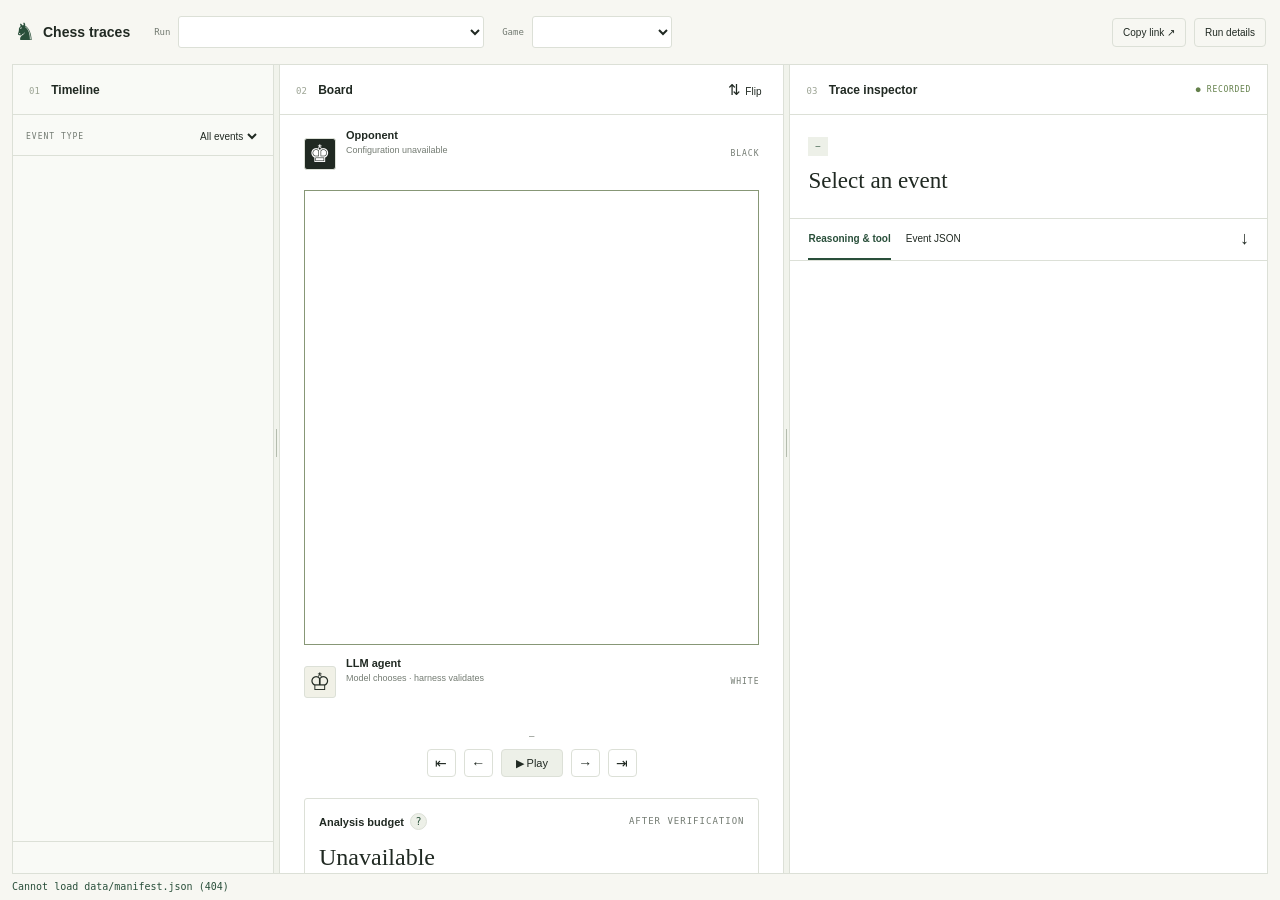
==== research_site/viewer.html @ 06b9b0dd "feat: add local chess trajectory viewer" ====
<!doctype html>
<html lang="en"><head><meta charset="utf-8"><meta name="viewport" content="width=device-width,initial-scale=1"><meta name="description" content="Explore recorded LLM chess harness events alongside board state and sanitized traces."><title>Trajectory viewer — Agent Research</title><link rel="stylesheet" href="styles.css?v=24"></head>
<body class="viewer-page">
<main class="viewer-main">
<header class="viewer-toolbar" aria-label="Trajectory controls">
<h1><span class="brand-icon" aria-hidden="true">♞</span> Chess traces</h1>
<label class="run-picker">Run<select id="run-select"></select></label>
<label class="game-picker">Game<select id="game-select"></select></label>
<div class="toolbar-actions"><button id="copy-link" class="secondary-button">Copy link ↗</button><button id="show-metadata" class="secondary-button" title="Inspect run configuration and provenance">Run details</button></div>
</header>
<div class="mobile-tabs" role="tablist" aria-label="Viewer panels"><button role="tab" aria-selected="true" data-panel="timeline">Timeline</button><button role="tab" aria-selected="false" data-panel="board">Board</button><button role="tab" aria-selected="false" data-panel="trace">Trace</button></div>
<div class="workspace" id="workspace" data-mobile="timeline">
<section class="timeline-panel panel" aria-label="Event timeline"><div class="panel-heading"><h2><span class="panel-number">01</span> Timeline</h2><span id="event-count" class="quiet-label"></span></div><div class="timeline-controls"><label class="filter-label">EVENT TYPE<select id="event-filter"><option value="">All events</option></select></label></div><div id="timeline" class="timeline-list" tabindex="0" aria-label="Harness events"></div><div class="timeline-footer"><span id="filter-status"></span></div></section>
<div class="resizer" role="separator" aria-label="Resize timeline" aria-orientation="vertical" tabindex="0" data-side="left"></div>
<section class="board-panel panel" aria-label="Board and game state"><div class="panel-heading"><h2><span class="panel-number">02</span> Board</h2><button id="flip-board" class="icon-button" aria-label="Flip board">⇅ <span>Flip</span></button></div><div class="board-scroll"><div class="player-strip"><span class="player-avatar dark-avatar">♚</span><div><strong id="opponent-name">Opponent</strong><span id="opponent-setting">Configuration unavailable</span><div id="captured-by-black" class="captured-pieces" aria-label="Pieces captured by Black"></div></div><span class="color-label">BLACK</span></div><div class="board-stage" id="board-stage"><div class="chess-board" id="board" role="img" aria-label="Chess position unavailable"></div><div id="board-result" class="board-result" role="status" aria-live="polite" hidden></div></div><div class="player-strip white-player"><span class="player-avatar">♔</span><div><strong id="model-name">LLM agent</strong><span>Model chooses · harness validates</span><div id="captured-by-white" class="captured-pieces" aria-label="Pieces captured by White"></div></div><span class="color-label">WHITE</span></div><div class="event-navigation"><button id="first-event" title="First turn" aria-label="First turn">⇤</button><button id="previous-event" title="Previous turn (Left arrow)" aria-label="Previous turn">←</button><button id="play-turns" class="play-button" aria-label="Play turns" aria-pressed="false" title="Advance immediately, then one turn every 2 seconds">▶ Play</button><span id="event-position">—</span><button id="next-event" title="Next turn (Right arrow)" aria-label="Next turn">→</button><button id="last-event" title="Last turn" aria-label="Last turn">⇥</button></div><div class="state-card"><div class="state-card-heading"><h3>Analysis budget <button id="budget-help-trigger" class="help-trigger" aria-label="About analysis budget" aria-describedby="budget-help" aria-controls="budget-help" aria-expanded="false">?</button></h3><span class="quiet-label">AFTER VERIFICATION</span></div><div class="budget-value" id="budget-value">Unavailable</div><div class="budget-track"><div id="budget-fill"></div></div><p id="budget-note">No budget recorded for this event.</p></div><div class="state-card"><div class="state-card-heading"><h3>Candidate evidence</h3><span class="quiet-label">HYPOTHETICAL</span></div><div id="candidates"></div><p class="muted">Search scores depend on depth and scope. Variations do not change the actual game board.</p></div><details class="fen-details"><summary>Position FEN</summary><code id="fen-value">Unavailable</code></details></div></section>
<div class="resizer" role="separator" aria-label="Resize trace inspector" aria-orientation="vertical" tabindex="0" data-side="right"></div>
<section class="trace-panel panel" aria-label="Trace inspector"><div class="panel-heading"><h2><span class="panel-number">03</span> Trace inspector</h2><span class="recorded-indicator">● RECORDED</span></div><div class="trace-title"><span id="trace-type" class="event-tag">—</span><h3 id="trace-title">Select an event</h3><p id="trace-source" class="source-label"></p></div><div class="trace-view-tabs" role="tablist" aria-label="Evidence format"><button id="react-tab" data-trace-mode="react" role="tab" aria-controls="trace-body" aria-selected="true">Reasoning &amp; tool</button><button id="json-tab" data-trace-mode="json" role="tab" aria-controls="trace-body" aria-selected="false" tabindex="-1">Event JSON</button><button id="download-event" class="icon-button" aria-label="Download sanitized event">↓</button></div><div class="trace-body" id="trace-body" role="tabpanel"></div></section>
</div><div id="status-message" role="status" aria-live="polite"></div>
</main>
<dialog id="metadata-dialog"><div class="dialog-heading"><h2>Run configuration & provenance</h2><button id="close-metadata" class="icon-button" aria-label="Close run details">✕</button></div><p class="muted">Sanitized recorded metadata. Missing fields were not filled in.</p><pre id="metadata-content"></pre></dialog>
<div id="budget-help" class="budget-tooltip" popover="auto" role="tooltip">
<strong>How the node budget works</strong>
<p>One shared limit for choosing a White move. Search, verification and safety checks all spend from it. The budget resets on the next White turn.</p>
<p>A node counts a visit to a hypothetical position, <em>not a unique board</em>. Deeper searches and separate verification can revisit the same position.</p>
<p><strong>Example with 6,000 nodes:</strong> up to 3,000 for broad search, 2,000 protected for verification, and 1,000 reserved for comparison. These are limits and reserves, not fixed spending; unused nodes remain available.</p>
<p><strong>Depth is separate.</strong> Depth 4 targets White–Black–White–Black. If nodes run out, the last completed depth is retained. Quiescence may extend captures, promotions and check evasions, using the same budget.</p>
<p>This does not limit LLM tokens, elapsed time or Stockfish’s search. The card shows usage after the turn’s final verification.</p>
</div>
<script type="module" src="app.js?v=24"></script></body></html>
---- research_site/styles.css ----
:root{--paper:#f7f7f2;--white:#fff;--ink:#202922;--muted:#737b72;--line:#dce0d7;--green:#294f3a;--lime:#d7eb9e;--soft:#edf0e8;--mono:ui-monospace,SFMono-Regular,Consolas,monospace;font-family:Arial,Helvetica,sans-serif;color:var(--ink);background:var(--paper);font-synthesis:none}
*{box-sizing:border-box}
body{margin:0}
a{color:inherit;text-decoration:none}
button,input,select{font:inherit}
button,a,select,input,summary{touch-action:manipulation}
button{cursor:pointer;color:inherit}
button:disabled{cursor:default;opacity:.35}
button:focus-visible,a:focus-visible,input:focus-visible,select:focus-visible,summary:focus-visible,[tabindex]:focus-visible{outline:3px solid #779552;outline-offset:3px}
button{border:1px solid var(--line);background:var(--white);border-radius:4px}
button:hover:not(:disabled){background:var(--soft)}
.quiet-label,.color-label{font:9px/1.5 var(--mono);letter-spacing:1px;color:var(--muted)}
h2{font:400 30px/1.2 Georgia,serif}
h3{font-size:15px;font-weight:600}
.viewer-page{height:100dvh;overflow:hidden}
.viewer-main{padding:0 12px;height:100dvh;display:flex;flex-direction:column}
.viewer-toolbar{display:flex;align-items:center;gap:18px;min-height:64px;flex-shrink:0;padding:8px 2px}
.viewer-toolbar h1{display:flex;align-items:center;gap:7px;white-space:nowrap;margin:0 6px 0 0;font-size:14px;font-weight:600}
.brand-icon{font-size:24px;line-height:1;color:var(--green)}
.viewer-toolbar label{display:flex;align-items:center;gap:8px;min-width:0;font:9px var(--mono);color:var(--muted)}
.run-picker{width:330px;max-width:35%}
.game-picker{width:170px}
.viewer-toolbar select{width:100%;min-width:0;border:1px solid var(--line);border-radius:3px;background:var(--white);font:11px Arial,sans-serif;color:var(--ink);padding:8px 6px;cursor:pointer}
.toolbar-actions{display:flex;gap:8px;margin-left:auto;flex-shrink:0}
.secondary-button{font-size:10px;padding:8px 10px;background:transparent;white-space:nowrap}
.filter-label{font:8px var(--mono);letter-spacing:1px;color:var(--muted);display:flex;flex-direction:column;gap:5px}
.icon-button{border:0;background:transparent;font-size:15px;padding:4px 6px;white-space:nowrap}
.icon-button span{font-size:10px}
.workspace{display:grid;grid-template-columns:var(--left,260px) 7px minmax(300px,1fr) 7px var(--right,38%);border:1px solid var(--line);background:var(--white);min-height:0;flex:1}
.panel{min-width:0;min-height:0;display:flex;flex-direction:column;overflow:hidden}
.panel-heading{height:50px;min-height:50px;display:flex;justify-content:space-between;align-items:center;gap:10px;padding:0 16px;border-bottom:1px solid var(--line)}
.panel-heading h2{font:12px Arial,sans-serif;letter-spacing:0;margin:0;white-space:nowrap;font-weight:600}
.panel-number{font:9px var(--mono);color:#9ba393;margin-right:8px}
.timeline-panel{background:#f9faf6}
.timeline-controls{padding:15px 13px 12px;display:flex;flex-direction:column;gap:12px;border-bottom:1px solid var(--line)}
.filter-label{flex-direction:row;align-items:center;justify-content:space-between}
.filter-label select{max-width:140px;min-width:0;background:transparent;border:0;font:10px Arial;color:var(--ink)}
.timeline-list{overflow:auto;flex:1;scrollbar-width:thin;padding:7px 0}
.timeline-event{width:100%;display:flex;gap:10px;text-align:left;border:0;border-left:3px solid transparent;border-radius:0;background:transparent;padding:10px 13px;align-items:start}
.timeline-event:hover{background:var(--soft)}
.timeline-event.selected{background:#eaf0df;border-left-color:var(--green)}
.event-dot{font:9px var(--mono);border:1px solid #d9dfd1;border-radius:3px;padding:4px 3px;color:var(--muted);min-width:30px;text-align:center;background:var(--white);margin-top:1px}
.timeline-event[data-type=commit] .event-dot{background:var(--green);color:#fff;border-color:var(--green)}
.timeline-event[data-type=error] .event-dot{color:#a25738;background:#faf0e7}
.timeline-event[data-type=verification] .event-dot{color:var(--green);background:#e8efd9}
.event-text{min-width:0}
.event-text strong{display:block;font-size:11px;font-weight:400;line-height:1.5}
.selected .event-text strong{font-weight:600}
.event-text small{display:block;color:var(--muted);font:8px var(--mono);margin-top:4px;overflow:hidden;text-overflow:ellipsis;white-space:nowrap}
.timeline-footer{border-top:1px solid var(--line);font:9px var(--mono);color:var(--muted);padding:9px 12px;display:flex;align-items:center;gap:10px;min-height:32px}
.resizer{cursor:col-resize;background:#f1f3ec;border-left:1px solid var(--line);border-right:1px solid var(--line);position:relative;touch-action:none}
.resizer:after{content:'';position:absolute;top:45%;height:28px;width:1px;background:#b4bcae;left:2px}
.resizer:hover{background:var(--lime)}
.board-scroll{padding:14px 24px 24px;overflow:auto;scrollbar-width:thin}
.player-strip{display:flex;align-items:center;gap:10px;padding:0 0 12px}
.player-avatar{display:grid;place-items:center;width:32px;height:32px;background:#f1f1e7;border:1px solid var(--line);border-radius:3px;font:24px Georgia;color:var(--ink)}
.dark-avatar{background:var(--ink);color:#fff}
.player-strip strong{display:block;font-size:11px;font-weight:600}
.player-strip div>span{display:block;font-size:9px;color:var(--muted);margin-top:4px}
.color-label{font-size:8px;color:var(--muted);margin-left:auto}
.white-player{padding:12px 0}
.chess-board{width:100%;aspect-ratio:1;display:grid;grid-template-columns:repeat(8,1fr);border:1px solid #879776;position:relative;container-type:inline-size}
.square{aspect-ratio:1;background:#e9ecde;position:relative;display:grid;place-items:center}
.square.dark{background:#91a180}
.square.highlight{background:#dce88e}
.square.dark.highlight{background:#b6c76f}
.piece{font-family:'DejaVu Sans','Segoe UI Symbol',serif;font-size:9.4cqw;line-height:1;user-select:none;z-index:1;color:#182319;text-shadow:0 1px 1px #0003}
.piece.white-piece{color:#fffef0;-webkit-text-stroke:.65px #394231;text-shadow:0 1px 2px #0008}
.coordinate{position:absolute;font:8px var(--mono);color:#34482e}
.file-coordinate{bottom:2px;right:3px}
.rank-coordinate{top:3px;left:3px}
.board-empty{grid-column:1/-1;text-align:center;margin:auto;padding:50px 15px;color:var(--muted);font-size:12px}
.event-navigation{display:flex;flex-wrap:wrap;align-items:center;justify-content:center;gap:8px;padding:13px 0}
.event-navigation button{width:29px;height:28px;font-size:14px}
.event-navigation .play-button{width:auto;min-width:62px;padding:0 8px;font-size:11px;background:var(--soft)}
.event-navigation .play-button[aria-pressed=true]{background:var(--green);color:white}
.event-navigation>span{flex-basis:100%;order:-1;font:9px var(--mono);min-width:70px;text-align:center;color:var(--muted)}
.state-card{border:1px solid var(--line);border-radius:3px;margin-top:8px;padding:14px}
.state-card-heading{display:flex;align-items:center;justify-content:space-between;gap:10px}
.state-card-heading h3{font-size:11px;margin:0}
.budget-value{font:24px Georgia,serif;margin:14px 0 10px}
.budget-value small{font:10px var(--mono);color:var(--muted)}
.budget-track{height:4px;background:var(--soft)}
.budget-track>div{height:100%;background:#6d8852;width:0}
.state-card p{font-size:9px;line-height:1.7;color:var(--muted);margin:9px 0 0}
.candidate-row{display:grid;grid-template-columns:1fr auto;gap:7px;font:10px var(--mono);padding:10px 0;border-bottom:1px solid var(--line)}
.candidate-row:last-child{border:0}
.candidate-row details{grid-column:1/-1;font-size:9px;line-height:1.8;color:var(--muted)}
.candidate-row summary{cursor:pointer}
.candidate-row code{overflow-wrap:anywhere}
.fen-details{font:9px/1.8 var(--mono);color:var(--muted);margin-top:15px}
.fen-details summary{cursor:pointer}
.fen-details code{overflow-wrap:anywhere;display:block;padding:10px 0}
.recorded-indicator{font:8px var(--mono);color:#64804b;letter-spacing:.7px}
.trace-title{padding:20px 18px 15px;border-bottom:1px solid var(--line)}
.event-tag{display:inline-block;background:var(--soft);padding:5px 7px;font:8px var(--mono);color:var(--green);text-transform:uppercase;letter-spacing:1px}
.trace-title h3{font:23px Georgia,serif;margin:12px 0 9px}
.source-label{font:9px/1.8 var(--mono);color:var(--muted);overflow-wrap:anywhere;margin:0}
.trace-view-tabs{display:flex;align-items:center;gap:20px;padding:0 18px;border-bottom:1px solid var(--line);height:42px;min-height:42px}
.trace-view-tabs button{border:0;background:none;border-bottom:2px solid transparent;border-radius:0;height:100%;font-size:10px;padding:0}
.trace-view-tabs button[aria-selected=true]{border-color:var(--green);color:var(--green);font-weight:600}
.trace-view-tabs .icon-button{margin-left:auto;font-size:18px}
.trace-body{overflow:auto;padding:18px;flex:1;scrollbar-width:thin;font-size:12px;line-height:1.8}
.trace-block{border:1px solid var(--line);border-radius:3px;margin-bottom:12px;overflow:hidden}
.trace-block summary{padding:11px 12px;font:9px var(--mono);letter-spacing:.5px;background:#f9faf6;cursor:pointer;text-transform:uppercase}
.trace-block pre,.trace-body>pre{font:10px/1.85 var(--mono);white-space:pre-wrap;overflow-wrap:anywhere;margin:0;padding:14px;color:#46503f}
.trace-block p{padding:0 13px}
.trace-caption{font:9px/1.8 var(--mono);color:var(--muted);margin-bottom:15px}
.mobile-tabs{display:none}
#status-message{font:10px/1.6 var(--mono);color:var(--green)}
#status-message:not(:empty){padding:5px 0}
dialog{border:1px solid var(--line);border-radius:6px;padding:25px;width:min(850px,90vw);max-height:85dvh}
dialog::backdrop{background:#1e291e55}
.dialog-heading{display:flex;justify-content:space-between;align-items:center}
.dialog-heading h2{font-size:25px;margin:0}
.muted{color:var(--muted);font-size:11px;line-height:1.7}
dialog pre{font:11px/1.8 var(--mono);white-space:pre-wrap;overflow-wrap:anywhere}

@media(min-width:1600px){.board-scroll{padding-left:40px;padding-right:40px}
.chess-board{max-width:570px;margin:auto}
}
@media(max-width:1100px) and (min-width:961px){.workspace{grid-template-columns:var(--left,210px) 7px minmax(300px,1fr) 7px var(--right,34%)}
.board-scroll{padding:12px}
.viewer-toolbar{gap:12px}
.run-picker{width:290px}
.panel-heading{padding:0 11px}
.recorded-indicator{display:none}
}

@media(max-width:960px){
.viewer-main{padding:0 8px 8px}
.viewer-toolbar{display:grid;grid-template-columns:minmax(0,3fr) minmax(140px,2fr);gap:8px;padding:8px 0;min-height:0}
.viewer-toolbar h1{font-size:13px;grid-column:1;grid-row:1;margin:0}
.toolbar-actions{gap:6px;grid-column:2;grid-row:1}
.viewer-toolbar label{grid-row:2}
.run-picker{grid-column:1;max-width:none;width:100%}
.game-picker{grid-column:2;width:100%}
.secondary-button{font-size:9px;padding:7px 9px}
.mobile-tabs{display:flex;border:1px solid var(--line);border-bottom:0;min-height:37px}
.mobile-tabs button{border:0;border-radius:0;flex:1;font-size:11px;background:var(--paper)}
.mobile-tabs button[aria-selected=true]{background:var(--green);color:white}
.workspace{display:flex}
.panel{display:none;width:100%}
.workspace[data-mobile=timeline] .timeline-panel,.workspace[data-mobile=board] .board-panel,.workspace[data-mobile=trace] .trace-panel{display:flex}
.resizer{display:none}
.board-scroll{padding:14px 18px}
.chess-board{max-width:460px;margin:auto}
.trace-title h3{font-size:22px}
.timeline-event{padding:12px 16px}
.timeline-controls{padding:12px 15px}
.timeline-event .event-text strong{font-size:12px}
.event-text small{font-size:9px}
.panel-heading{height:42px;min-height:42px}
.state-card p{font-size:10px}
.trace-block pre,.trace-body>pre{font-size:11px}
#status-message{font-size:9px}
}

@media(min-width:961px){.chess-board{max-width:min(100%,clamp(240px,calc(100dvh - 440px),570px));margin:auto}
.player-strip{max-width:570px;margin-left:auto;margin-right:auto}
}

.trace-view-tabs{gap:15px}
@media(max-width:1100px){.trace-view-tabs{gap:11px;padding:0 12px}.trace-view-tabs button{font-size:9px}.trace-body{padding:14px}}
.timeline-turn{border-bottom:1px solid var(--line)}
.turn-select{display:block;width:100%;padding:12px 13px 8px;text-align:left;border:0;border-left:3px solid transparent;border-radius:0;background:transparent}
.turn-select strong{font-size:12px;font-weight:600}
.turn-moves{float:right;max-width:65%;font:9px/1.5 var(--mono);color:var(--green);overflow:hidden;text-overflow:ellipsis;white-space:nowrap}
.turn-select small{display:block;clear:both;font:9px/1.6 var(--mono);color:var(--muted);margin-top:5px}
.selected-turn>.turn-select{background:#eaf0df;border-left-color:var(--green)}
.turn-events>summary{padding:3px 16px 10px;font:9px var(--mono);color:var(--muted);cursor:pointer}
.turn-events[open]>summary{border-bottom:1px solid var(--line)}
.turn-events .timeline-event{padding-left:19px;background:#fff}
.turn-events .timeline-event.selected{background:#eaf0df}
.turn-trace-row{border:0;border-radius:0;margin:0;border-bottom:1px solid var(--line);border-left:3px solid transparent}
.turn-trace-row>summary{padding:8px 10px;font:9px/1.7 var(--mono);background:#f2f3ef;cursor:pointer;text-transform:uppercase}
.turn-trace-row>summary:focus-visible{outline:2px solid var(--green);outline-offset:-2px}
.turn-trace-row.selected-call{border-left-color:var(--green)}
.turn-trace-row .row-size{float:right;padding-left:10px;color:var(--muted);font-size:8px;text-transform:none}
.turn-trace-row.row-thinking>summary,.turn-trace-row.row-rationale>summary{background:#edf2fa;color:#3e5e92}
.turn-trace-row.row-tool_call>summary,.turn-trace-row.row-tool_result>summary,.turn-trace-row.row-commit>summary{background:#f4f0e5;color:#876128}
.turn-trace-row.row-context>summary{background:#edf2eb;color:var(--green)}
.turn-trace-row.row-error>summary{background:#faede6;color:#905334}
.turn-trace-row.row-status>summary,.turn-trace-row.row-raw>summary{color:var(--muted)}
.turn-trace-row pre{margin:0;padding:12px;font:11px/1.7 var(--mono);max-height:50vh;overflow:auto}
.turn-trace-row.row-thinking pre,.turn-trace-row.row-rationale pre{font:12px/1.8 Arial,sans-serif}
.trace-row-source{padding:6px 10px;background:var(--soft);border-bottom:1px solid var(--line)}
.row-source-link{border:0;padding:0;background:transparent;color:var(--muted);font:8px/1.7 var(--mono);text-align:left}
.row-source-link:hover{color:var(--green)}

.board-stage{position:relative}
.board-result{position:absolute;bottom:12px;left:50%;transform:translateX(-50%);z-index:2;padding:12px 24px;border:1px solid var(--line);border-radius:4px;background:#fffffff2;box-shadow:0 2px 12px #0002;text-align:center;white-space:nowrap;pointer-events:none}
.board-result[hidden]{display:none}
.board-result strong{display:block;font:24px Georgia,serif;color:var(--green)}
.board-result[data-result=Loss] strong{color:#905334}
.board-result span{display:block;margin-top:5px;font:9px var(--mono);color:var(--muted)}

.candidate-row.chosen-candidate{padding:10px 8px;background:#edf3e2;border-left:3px solid var(--green)}
.chosen-badge{display:inline-block;margin-left:7px;padding:2px 5px;background:var(--green);color:white;font:8px var(--mono);border-radius:2px}
.state-card .chosen-note{padding:8px;border-left:3px solid var(--green);background:#edf3e2;color:var(--green)}

.player-strip>div{min-width:0;flex:1}
.player-strip strong{overflow:hidden;text-overflow:ellipsis;white-space:nowrap}
.captured-pieces{display:flex;flex-wrap:wrap;align-items:center;gap:1px;min-height:19px;margin-top:4px}
.captured-pieces small{font:8px var(--mono);color:var(--muted);margin-right:5px}
.captured-pieces .captured-piece{display:inline-block;font:17px/1 'DejaVu Sans','Segoe UI Symbol',serif;margin:0;color:#27362a}
.captured-pieces .captured-white{color:#fffef0;-webkit-text-stroke:.5px #53614b}
.square.move-destination:after{content:'';position:absolute;inset:3px;border:2px solid #69854b80;border-radius:3px;pointer-events:none}
.captured-ghost{position:absolute;pointer-events:none;z-index:1}
@media(prefers-reduced-motion:reduce){.piece,.chess-board{animation:none!important;transition:none!important}}

.piece.moving-piece{z-index:3}

.state-card-heading h3{display:flex;align-items:center;gap:6px}
.help-trigger{display:inline-grid;place-items:center;width:17px;height:17px;padding:0;border-radius:50%;font:10px var(--mono);color:var(--green);background:var(--soft)}
.budget-tooltip{position:fixed;inset:auto;margin:0;width:min(360px,calc(100vw - 24px));max-height:calc(100dvh - 24px);overflow:auto;padding:16px;border:1px solid #bdccaa;border-radius:6px;background:#fffffc;color:var(--ink);box-shadow:0 6px 24px #17281a25;font:11px/1.65 Arial,sans-serif}
.budget-tooltip>strong{font-size:12px;color:var(--green)}
.budget-tooltip p{margin:10px 0 0}
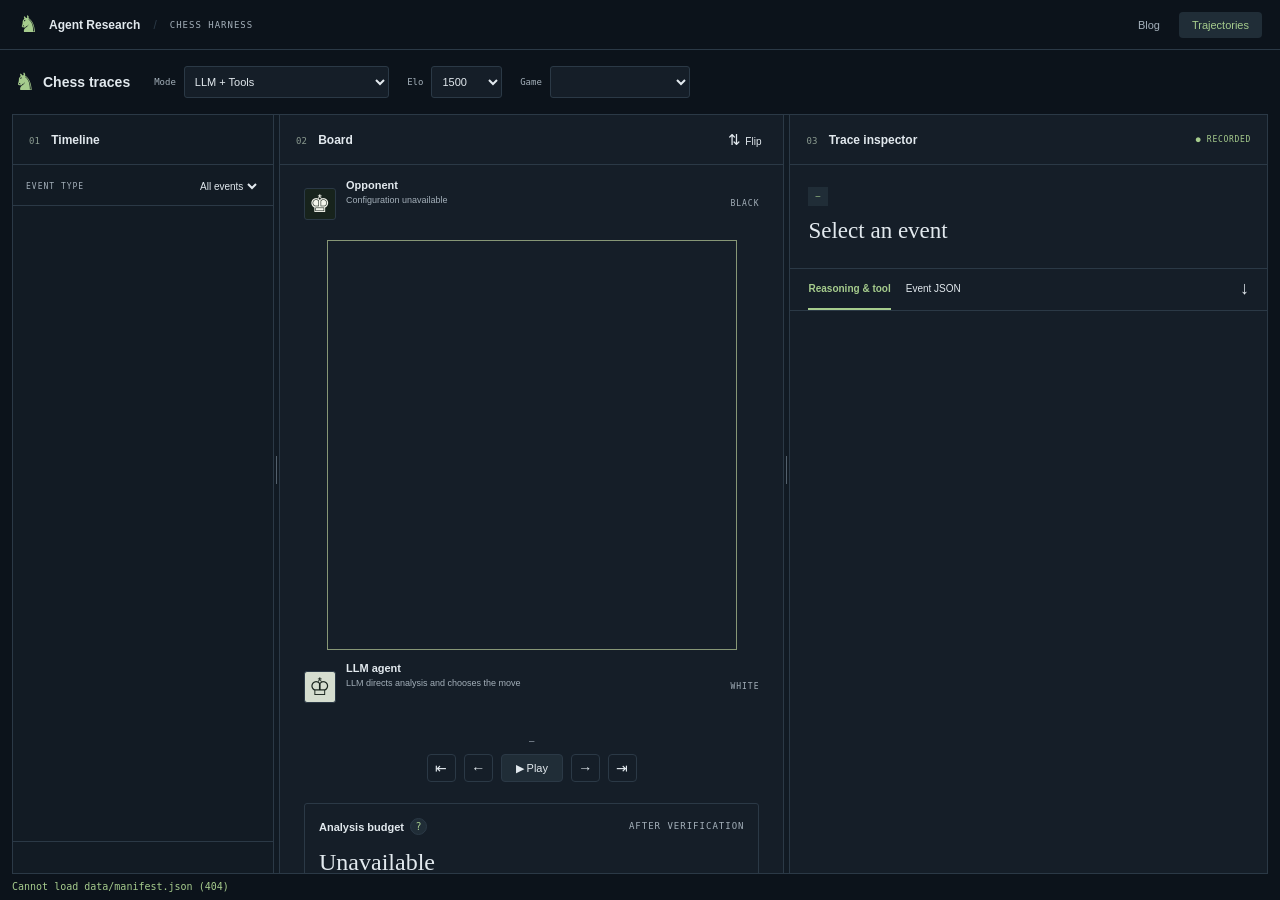
==== commit 02647780: "Save chess research blog and trajectory viewer before standalone split" ====
--- a/research_site/viewer.html
+++ b/research_site/viewer.html
@@ -1,29 +1,31 @@
 <!doctype html>
-<html lang="en"><head><meta charset="utf-8"><meta name="viewport" content="width=device-width,initial-scale=1"><meta name="description" content="Explore recorded LLM chess harness events alongside board state and sanitized traces."><title>Trajectory viewer — Agent Research</title><link rel="stylesheet" href="styles.css?v=24"></head>
+<html lang="en"><head><meta charset="utf-8"><meta name="viewport" content="width=device-width,initial-scale=1"><meta name="description" content="Explore recorded LLM chess harness events alongside board state and sanitized traces."><title>Trajectory viewer — Agent Research</title><link rel="stylesheet" href="styles.css?v=28"><link rel="stylesheet" href="shared.css?v=1"></head>
 <body class="viewer-page">
+<header class="site-header"><a class="site-brand" href="index.html"><span aria-hidden="true">♞</span> Agent Research <span class="brand-divider">/</span><small>CHESS HARNESS</small></a><nav class="site-nav" aria-label="Project views"><a id="blog-return" href="index.html#episodes">Blog</a><a href="viewer.html" aria-current="page">Trajectories</a></nav></header>
 <main class="viewer-main">
 <header class="viewer-toolbar" aria-label="Trajectory controls">
 <h1><span class="brand-icon" aria-hidden="true">♞</span> Chess traces</h1>
-<label class="run-picker">Run<select id="run-select"></select></label>
+<label class="mode-picker">Mode<select id="mode-select" aria-label="Strategy mode"><option value="" disabled>Recorded run</option><option value="harness">LLM + Tools</option><option value="search">Tools Only</option></select></label>
+<label class="elo-picker">Elo<select id="elo-select" aria-label="Opponent Elo"><option value="1500">1500</option><option value="2000">2000</option></select></label>
 <label class="game-picker">Game<select id="game-select"></select></label>
-<div class="toolbar-actions"><button id="copy-link" class="secondary-button">Copy link ↗</button><button id="show-metadata" class="secondary-button" title="Inspect run configuration and provenance">Run details</button></div>
 </header>
+<div id="comparison" class="comparison-strip" aria-label="Results comparison at selected Elo"></div>
 <div class="mobile-tabs" role="tablist" aria-label="Viewer panels"><button role="tab" aria-selected="true" data-panel="timeline">Timeline</button><button role="tab" aria-selected="false" data-panel="board">Board</button><button role="tab" aria-selected="false" data-panel="trace">Trace</button></div>
 <div class="workspace" id="workspace" data-mobile="timeline">
-<section class="timeline-panel panel" aria-label="Event timeline"><div class="panel-heading"><h2><span class="panel-number">01</span> Timeline</h2><span id="event-count" class="quiet-label"></span></div><div class="timeline-controls"><label class="filter-label">EVENT TYPE<select id="event-filter"><option value="">All events</option></select></label></div><div id="timeline" class="timeline-list" tabindex="0" aria-label="Harness events"></div><div class="timeline-footer"><span id="filter-status"></span></div></section>
+<section class="timeline-panel panel" aria-label="Event timeline"><div class="panel-heading"><h2><span class="panel-number">01</span> Timeline</h2><span id="event-count" class="quiet-label"></span></div><div class="timeline-controls"><label class="filter-label">EVENT TYPE<select id="event-filter"><option value="">All events</option></select></label></div><div id="timeline" class="timeline-list" tabindex="0" aria-label="Recorded events"></div><div class="timeline-footer"><span id="filter-status"></span></div></section>
 <div class="resizer" role="separator" aria-label="Resize timeline" aria-orientation="vertical" tabindex="0" data-side="left"></div>
-<section class="board-panel panel" aria-label="Board and game state"><div class="panel-heading"><h2><span class="panel-number">02</span> Board</h2><button id="flip-board" class="icon-button" aria-label="Flip board">⇅ <span>Flip</span></button></div><div class="board-scroll"><div class="player-strip"><span class="player-avatar dark-avatar">♚</span><div><strong id="opponent-name">Opponent</strong><span id="opponent-setting">Configuration unavailable</span><div id="captured-by-black" class="captured-pieces" aria-label="Pieces captured by Black"></div></div><span class="color-label">BLACK</span></div><div class="board-stage" id="board-stage"><div class="chess-board" id="board" role="img" aria-label="Chess position unavailable"></div><div id="board-result" class="board-result" role="status" aria-live="polite" hidden></div></div><div class="player-strip white-player"><span class="player-avatar">♔</span><div><strong id="model-name">LLM agent</strong><span>Model chooses · harness validates</span><div id="captured-by-white" class="captured-pieces" aria-label="Pieces captured by White"></div></div><span class="color-label">WHITE</span></div><div class="event-navigation"><button id="first-event" title="First turn" aria-label="First turn">⇤</button><button id="previous-event" title="Previous turn (Left arrow)" aria-label="Previous turn">←</button><button id="play-turns" class="play-button" aria-label="Play turns" aria-pressed="false" title="Advance immediately, then one turn every 2 seconds">▶ Play</button><span id="event-position">—</span><button id="next-event" title="Next turn (Right arrow)" aria-label="Next turn">→</button><button id="last-event" title="Last turn" aria-label="Last turn">⇥</button></div><div class="state-card"><div class="state-card-heading"><h3>Analysis budget <button id="budget-help-trigger" class="help-trigger" aria-label="About analysis budget" aria-describedby="budget-help" aria-controls="budget-help" aria-expanded="false">?</button></h3><span class="quiet-label">AFTER VERIFICATION</span></div><div class="budget-value" id="budget-value">Unavailable</div><div class="budget-track"><div id="budget-fill"></div></div><p id="budget-note">No budget recorded for this event.</p></div><div class="state-card"><div class="state-card-heading"><h3>Candidate evidence</h3><span class="quiet-label">HYPOTHETICAL</span></div><div id="candidates"></div><p class="muted">Search scores depend on depth and scope. Variations do not change the actual game board.</p></div><details class="fen-details"><summary>Position FEN</summary><code id="fen-value">Unavailable</code></details></div></section>
+<section class="board-panel panel" aria-label="Board and game state"><div class="panel-heading"><h2><span class="panel-number">02</span> Board</h2><button id="flip-board" class="icon-button" aria-label="Flip board">⇅ <span>Flip</span></button></div><div class="board-scroll"><div class="player-strip"><span class="player-avatar dark-avatar">♚</span><div><strong id="opponent-name">Opponent</strong><span id="opponent-setting">Configuration unavailable</span><div id="captured-by-black" class="captured-pieces" aria-label="Pieces captured by Black"></div></div><span class="color-label">BLACK</span></div><div class="board-stage" id="board-stage"><div class="chess-board" id="board" role="img" aria-label="Chess position unavailable"></div><div id="board-result" class="board-result" role="status" aria-live="polite" hidden></div></div><div class="player-strip white-player"><span class="player-avatar">♔</span><div><strong id="model-name">LLM agent</strong><span id="strategy-description">LLM directs analysis and chooses the move</span><div id="captured-by-white" class="captured-pieces" aria-label="Pieces captured by White"></div></div><span class="color-label">WHITE</span></div><div class="event-navigation"><button id="first-event" title="First turn" aria-label="First turn">⇤</button><button id="previous-event" title="Previous turn (Left arrow)" aria-label="Previous turn">←</button><button id="play-turns" class="play-button" aria-label="Play turns" aria-pressed="false" title="Advance immediately, then one turn every 2 seconds">▶ Play</button><span id="event-position">—</span><button id="next-event" title="Next turn (Right arrow)" aria-label="Next turn">→</button><button id="last-event" title="Last turn" aria-label="Last turn">⇥</button></div><div class="state-card"><div class="state-card-heading"><h3>Analysis budget <button id="budget-help-trigger" class="help-trigger" aria-label="About analysis budget" aria-describedby="budget-help" aria-controls="budget-help" aria-expanded="false">?</button></h3><span id="budget-phase" class="quiet-label">AFTER VERIFICATION</span></div><div class="budget-value" id="budget-value">Unavailable</div><div class="budget-track"><div id="budget-fill"></div></div><p id="budget-note">No budget recorded for this event.</p></div><div class="state-card"><div class="state-card-heading"><h3>Candidate evidence</h3><span class="quiet-label">HYPOTHETICAL</span></div><div id="candidates"></div><p class="muted">Search scores depend on depth and scope. Variations do not change the actual game board.</p></div><details class="fen-details"><summary>Position FEN</summary><code id="fen-value">Unavailable</code></details></div></section>
 <div class="resizer" role="separator" aria-label="Resize trace inspector" aria-orientation="vertical" tabindex="0" data-side="right"></div>
 <section class="trace-panel panel" aria-label="Trace inspector"><div class="panel-heading"><h2><span class="panel-number">03</span> Trace inspector</h2><span class="recorded-indicator">● RECORDED</span></div><div class="trace-title"><span id="trace-type" class="event-tag">—</span><h3 id="trace-title">Select an event</h3><p id="trace-source" class="source-label"></p></div><div class="trace-view-tabs" role="tablist" aria-label="Evidence format"><button id="react-tab" data-trace-mode="react" role="tab" aria-controls="trace-body" aria-selected="true">Reasoning &amp; tool</button><button id="json-tab" data-trace-mode="json" role="tab" aria-controls="trace-body" aria-selected="false" tabindex="-1">Event JSON</button><button id="download-event" class="icon-button" aria-label="Download sanitized event">↓</button></div><div class="trace-body" id="trace-body" role="tabpanel"></div></section>
 </div><div id="status-message" role="status" aria-live="polite"></div>
 </main>
-<dialog id="metadata-dialog"><div class="dialog-heading"><h2>Run configuration & provenance</h2><button id="close-metadata" class="icon-button" aria-label="Close run details">✕</button></div><p class="muted">Sanitized recorded metadata. Missing fields were not filled in.</p><pre id="metadata-content"></pre></dialog>
 <div id="budget-help" class="budget-tooltip" popover="auto" role="tooltip">
 <strong>How the node budget works</strong>
 <p>One shared limit for choosing a White move. Search, verification and safety checks all spend from it. The budget resets on the next White turn.</p>
 <p>A node counts a visit to a hypothetical position, <em>not a unique board</em>. Deeper searches and separate verification can revisit the same position.</p>
-<p><strong>Example with 6,000 nodes:</strong> up to 3,000 for broad search, 2,000 protected for verification, and 1,000 reserved for comparison. These are limits and reserves, not fixed spending; unused nodes remain available.</p>
+<p><strong>Example with 6,000 nodes:</strong> in LLM + Tools, up to 3,000 for broad search, 2,000 protected for verification, and 1,000 reserved for comparison. These are limits and reserves, not fixed spending; unused nodes remain available.</p>
 <p><strong>Depth is separate.</strong> Depth 4 targets White–Black–White–Black. If nodes run out, the last completed depth is retained. Quiescence may extend captures, promotions and check evasions, using the same budget.</p>
-<p>This does not limit LLM tokens, elapsed time or Stockfish’s search. The card shows usage after the turn’s final verification.</p>
+<p>This does not limit LLM tokens, elapsed time or Stockfish’s search. LLM + Tools shows usage after the turn’s final verification. Tools Only shows total usage for that turn’s search.</p>
 </div>
-<script type="module" src="app.js?v=24"></script></body></html>
+<script type="module" src="navigation.js?v=2"></script>
+<script type="module" src="app.js?v=28"></script></body></html>
--- a/research_site/styles.css
+++ b/research_site/styles.css
@@ -1,4 +1,4 @@
-:root{--paper:#f7f7f2;--white:#fff;--ink:#202922;--muted:#737b72;--line:#dce0d7;--green:#294f3a;--lime:#d7eb9e;--soft:#edf0e8;--mono:ui-monospace,SFMono-Regular,Consolas,monospace;font-family:Arial,Helvetica,sans-serif;color:var(--ink);background:var(--paper);font-synthesis:none}
+:root{--paper:#0c131b;--white:#151e28;--ink:#e2e9ee;--muted:#a4b0ba;--line:#2b3946;--green:#a6cc8d;--lime:#364f3c;--soft:#202d37;--on-accent:#111c13;color-scheme:dark;--mono:ui-monospace,SFMono-Regular,Consolas,monospace;font-family:Arial,Helvetica,sans-serif;color:var(--ink);background:var(--paper);font-synthesis:none}
 *{box-sizing:border-box}
 body{margin:0}
 a{color:inherit;text-decoration:none}
@@ -6,7 +6,7 @@
 button,a,select,input,summary{touch-action:manipulation}
 button{cursor:pointer;color:inherit}
 button:disabled{cursor:default;opacity:.35}
-button:focus-visible,a:focus-visible,input:focus-visible,select:focus-visible,summary:focus-visible,[tabindex]:focus-visible{outline:3px solid #779552;outline-offset:3px}
+button:focus-visible,a:focus-visible,input:focus-visible,select:focus-visible,summary:focus-visible,[tabindex]:focus-visible{outline:3px solid #a6cc8d;outline-offset:3px}
 button{border:1px solid var(--line);background:var(--white);border-radius:4px}
 button:hover:not(:disabled){background:var(--soft)}
 .quiet-label,.color-label{font:9px/1.5 var(--mono);letter-spacing:1px;color:var(--muted)}
@@ -18,11 +18,9 @@
 .viewer-toolbar h1{display:flex;align-items:center;gap:7px;white-space:nowrap;margin:0 6px 0 0;font-size:14px;font-weight:600}
 .brand-icon{font-size:24px;line-height:1;color:var(--green)}
 .viewer-toolbar label{display:flex;align-items:center;gap:8px;min-width:0;font:9px var(--mono);color:var(--muted)}
-.run-picker{width:330px;max-width:35%}
+.mode-picker{width:235px}.elo-picker{width:95px}
 .game-picker{width:170px}
 .viewer-toolbar select{width:100%;min-width:0;border:1px solid var(--line);border-radius:3px;background:var(--white);font:11px Arial,sans-serif;color:var(--ink);padding:8px 6px;cursor:pointer}
-.toolbar-actions{display:flex;gap:8px;margin-left:auto;flex-shrink:0}
-.secondary-button{font-size:10px;padding:8px 10px;background:transparent;white-space:nowrap}
 .filter-label{font:8px var(--mono);letter-spacing:1px;color:var(--muted);display:flex;flex-direction:column;gap:5px}
 .icon-button{border:0;background:transparent;font-size:15px;padding:4px 6px;white-space:nowrap}
 .icon-button span{font-size:10px}
@@ -30,31 +28,31 @@
 .panel{min-width:0;min-height:0;display:flex;flex-direction:column;overflow:hidden}
 .panel-heading{height:50px;min-height:50px;display:flex;justify-content:space-between;align-items:center;gap:10px;padding:0 16px;border-bottom:1px solid var(--line)}
 .panel-heading h2{font:12px Arial,sans-serif;letter-spacing:0;margin:0;white-space:nowrap;font-weight:600}
-.panel-number{font:9px var(--mono);color:#9ba393;margin-right:8px}
-.timeline-panel{background:#f9faf6}
+.panel-number{font:9px var(--mono);color:#8b9b90;margin-right:8px}
+.timeline-panel{background:#121b24}
 .timeline-controls{padding:15px 13px 12px;display:flex;flex-direction:column;gap:12px;border-bottom:1px solid var(--line)}
 .filter-label{flex-direction:row;align-items:center;justify-content:space-between}
 .filter-label select{max-width:140px;min-width:0;background:transparent;border:0;font:10px Arial;color:var(--ink)}
 .timeline-list{overflow:auto;flex:1;scrollbar-width:thin;padding:7px 0}
 .timeline-event{width:100%;display:flex;gap:10px;text-align:left;border:0;border-left:3px solid transparent;border-radius:0;background:transparent;padding:10px 13px;align-items:start}
 .timeline-event:hover{background:var(--soft)}
-.timeline-event.selected{background:#eaf0df;border-left-color:var(--green)}
-.event-dot{font:9px var(--mono);border:1px solid #d9dfd1;border-radius:3px;padding:4px 3px;color:var(--muted);min-width:30px;text-align:center;background:var(--white);margin-top:1px}
-.timeline-event[data-type=commit] .event-dot{background:var(--green);color:#fff;border-color:var(--green)}
-.timeline-event[data-type=error] .event-dot{color:#a25738;background:#faf0e7}
-.timeline-event[data-type=verification] .event-dot{color:var(--green);background:#e8efd9}
+.timeline-event.selected{background:#25382e;border-left-color:var(--green)}
+.event-dot{font:9px var(--mono);border:1px solid var(--line);border-radius:3px;padding:4px 3px;color:var(--muted);min-width:30px;text-align:center;background:var(--white);margin-top:1px}
+.timeline-event[data-type=commit] .event-dot{background:var(--green);color:var(--on-accent);border-color:var(--green)}
+.timeline-event[data-type=error] .event-dot{color:#f1af91;background:#3a2926}
+.timeline-event[data-type=verification] .event-dot{color:var(--green);background:#25382e}
 .event-text{min-width:0}
 .event-text strong{display:block;font-size:11px;font-weight:400;line-height:1.5}
 .selected .event-text strong{font-weight:600}
 .event-text small{display:block;color:var(--muted);font:8px var(--mono);margin-top:4px;overflow:hidden;text-overflow:ellipsis;white-space:nowrap}
 .timeline-footer{border-top:1px solid var(--line);font:9px var(--mono);color:var(--muted);padding:9px 12px;display:flex;align-items:center;gap:10px;min-height:32px}
-.resizer{cursor:col-resize;background:#f1f3ec;border-left:1px solid var(--line);border-right:1px solid var(--line);position:relative;touch-action:none}
-.resizer:after{content:'';position:absolute;top:45%;height:28px;width:1px;background:#b4bcae;left:2px}
+.resizer{cursor:col-resize;background:#111a23;border-left:1px solid var(--line);border-right:1px solid var(--line);position:relative;touch-action:none}
+.resizer:after{content:'';position:absolute;top:45%;height:28px;width:1px;background:#54616d;left:2px}
 .resizer:hover{background:var(--lime)}
 .board-scroll{padding:14px 24px 24px;overflow:auto;scrollbar-width:thin}
 .player-strip{display:flex;align-items:center;gap:10px;padding:0 0 12px}
-.player-avatar{display:grid;place-items:center;width:32px;height:32px;background:#f1f1e7;border:1px solid var(--line);border-radius:3px;font:24px Georgia;color:var(--ink)}
-.dark-avatar{background:var(--ink);color:#fff}
+.player-avatar{display:grid;place-items:center;width:32px;height:32px;background:#d5ddcf;border:1px solid var(--line);border-radius:3px;font:24px Georgia;color:#17231c}
+.dark-avatar{background:#17231c;color:#f3f5ec}
 .player-strip strong{display:block;font-size:11px;font-weight:600}
 .player-strip div>span{display:block;font-size:9px;color:var(--muted);margin-top:4px}
 .color-label{font-size:8px;color:var(--muted);margin-left:auto}
@@ -73,7 +71,7 @@
 .event-navigation{display:flex;flex-wrap:wrap;align-items:center;justify-content:center;gap:8px;padding:13px 0}
 .event-navigation button{width:29px;height:28px;font-size:14px}
 .event-navigation .play-button{width:auto;min-width:62px;padding:0 8px;font-size:11px;background:var(--soft)}
-.event-navigation .play-button[aria-pressed=true]{background:var(--green);color:white}
+.event-navigation .play-button[aria-pressed=true]{background:var(--green);color:var(--on-accent)}
 .event-navigation>span{flex-basis:100%;order:-1;font:9px var(--mono);min-width:70px;text-align:center;color:var(--muted)}
 .state-card{border:1px solid var(--line);border-radius:3px;margin-top:8px;padding:14px}
 .state-card-heading{display:flex;align-items:center;justify-content:space-between;gap:10px}
@@ -91,7 +89,7 @@
 .fen-details{font:9px/1.8 var(--mono);color:var(--muted);margin-top:15px}
 .fen-details summary{cursor:pointer}
 .fen-details code{overflow-wrap:anywhere;display:block;padding:10px 0}
-.recorded-indicator{font:8px var(--mono);color:#64804b;letter-spacing:.7px}
+.recorded-indicator{font:8px var(--mono);color:#a6cc8d;letter-spacing:.7px}
 .trace-title{padding:20px 18px 15px;border-bottom:1px solid var(--line)}
 .event-tag{display:inline-block;background:var(--soft);padding:5px 7px;font:8px var(--mono);color:var(--green);text-transform:uppercase;letter-spacing:1px}
 .trace-title h3{font:23px Georgia,serif;margin:12px 0 9px}
@@ -102,19 +100,14 @@
 .trace-view-tabs .icon-button{margin-left:auto;font-size:18px}
 .trace-body{overflow:auto;padding:18px;flex:1;scrollbar-width:thin;font-size:12px;line-height:1.8}
 .trace-block{border:1px solid var(--line);border-radius:3px;margin-bottom:12px;overflow:hidden}
-.trace-block summary{padding:11px 12px;font:9px var(--mono);letter-spacing:.5px;background:#f9faf6;cursor:pointer;text-transform:uppercase}
-.trace-block pre,.trace-body>pre{font:10px/1.85 var(--mono);white-space:pre-wrap;overflow-wrap:anywhere;margin:0;padding:14px;color:#46503f}
+.trace-block summary{padding:11px 12px;font:9px var(--mono);letter-spacing:.5px;background:#121b24;cursor:pointer;text-transform:uppercase}
+.trace-block pre,.trace-body>pre{font:10px/1.85 var(--mono);white-space:pre-wrap;overflow-wrap:anywhere;margin:0;padding:14px;color:#c5d1dc}
 .trace-block p{padding:0 13px}
 .trace-caption{font:9px/1.8 var(--mono);color:var(--muted);margin-bottom:15px}
 .mobile-tabs{display:none}
 #status-message{font:10px/1.6 var(--mono);color:var(--green)}
 #status-message:not(:empty){padding:5px 0}
-dialog{border:1px solid var(--line);border-radius:6px;padding:25px;width:min(850px,90vw);max-height:85dvh}
-dialog::backdrop{background:#1e291e55}
-.dialog-heading{display:flex;justify-content:space-between;align-items:center}
-.dialog-heading h2{font-size:25px;margin:0}
 .muted{color:var(--muted);font-size:11px;line-height:1.7}
-dialog pre{font:11px/1.8 var(--mono);white-space:pre-wrap;overflow-wrap:anywhere}
 
 @media(min-width:1600px){.board-scroll{padding-left:40px;padding-right:40px}
 .chess-board{max-width:570px;margin:auto}
@@ -122,23 +115,21 @@
 @media(max-width:1100px) and (min-width:961px){.workspace{grid-template-columns:var(--left,210px) 7px minmax(300px,1fr) 7px var(--right,34%)}
 .board-scroll{padding:12px}
 .viewer-toolbar{gap:12px}
-.run-picker{width:290px}
+.mode-picker{width:210px}
 .panel-heading{padding:0 11px}
 .recorded-indicator{display:none}
 }
 
 @media(max-width:960px){
 .viewer-main{padding:0 8px 8px}
-.viewer-toolbar{display:grid;grid-template-columns:minmax(0,3fr) minmax(140px,2fr);gap:8px;padding:8px 0;min-height:0}
+.viewer-toolbar{display:grid;grid-template-columns:minmax(0,1fr) 80px minmax(140px,1fr);gap:8px;padding:8px 0;min-height:0}
 .viewer-toolbar h1{font-size:13px;grid-column:1;grid-row:1;margin:0}
-.toolbar-actions{gap:6px;grid-column:2;grid-row:1}
 .viewer-toolbar label{grid-row:2}
-.run-picker{grid-column:1;max-width:none;width:100%}
-.game-picker{grid-column:2;width:100%}
-.secondary-button{font-size:9px;padding:7px 9px}
+.mode-picker{grid-column:1;width:100%}.elo-picker{grid-column:2;width:100%}
+.game-picker{grid-column:3;width:100%}
 .mobile-tabs{display:flex;border:1px solid var(--line);border-bottom:0;min-height:37px}
 .mobile-tabs button{border:0;border-radius:0;flex:1;font-size:11px;background:var(--paper)}
-.mobile-tabs button[aria-selected=true]{background:var(--green);color:white}
+.mobile-tabs button[aria-selected=true]{background:var(--green);color:var(--on-accent)}
 .workspace{display:flex}
 .panel{display:none;width:100%}
 .workspace[data-mobile=timeline] .timeline-panel,.workspace[data-mobile=board] .board-panel,.workspace[data-mobile=trace] .trace-panel{display:flex}
@@ -167,20 +158,20 @@
 .turn-select strong{font-size:12px;font-weight:600}
 .turn-moves{float:right;max-width:65%;font:9px/1.5 var(--mono);color:var(--green);overflow:hidden;text-overflow:ellipsis;white-space:nowrap}
 .turn-select small{display:block;clear:both;font:9px/1.6 var(--mono);color:var(--muted);margin-top:5px}
-.selected-turn>.turn-select{background:#eaf0df;border-left-color:var(--green)}
+.selected-turn>.turn-select{background:#25382e;border-left-color:var(--green)}
 .turn-events>summary{padding:3px 16px 10px;font:9px var(--mono);color:var(--muted);cursor:pointer}
 .turn-events[open]>summary{border-bottom:1px solid var(--line)}
-.turn-events .timeline-event{padding-left:19px;background:#fff}
-.turn-events .timeline-event.selected{background:#eaf0df}
+.turn-events .timeline-event{padding-left:19px;background:var(--white)}
+.turn-events .timeline-event.selected{background:#25382e}
 .turn-trace-row{border:0;border-radius:0;margin:0;border-bottom:1px solid var(--line);border-left:3px solid transparent}
-.turn-trace-row>summary{padding:8px 10px;font:9px/1.7 var(--mono);background:#f2f3ef;cursor:pointer;text-transform:uppercase}
+.turn-trace-row>summary{padding:8px 10px;font:9px/1.7 var(--mono);background:#202d37;cursor:pointer;text-transform:uppercase}
 .turn-trace-row>summary:focus-visible{outline:2px solid var(--green);outline-offset:-2px}
 .turn-trace-row.selected-call{border-left-color:var(--green)}
 .turn-trace-row .row-size{float:right;padding-left:10px;color:var(--muted);font-size:8px;text-transform:none}
-.turn-trace-row.row-thinking>summary,.turn-trace-row.row-rationale>summary{background:#edf2fa;color:#3e5e92}
-.turn-trace-row.row-tool_call>summary,.turn-trace-row.row-tool_result>summary,.turn-trace-row.row-commit>summary{background:#f4f0e5;color:#876128}
-.turn-trace-row.row-context>summary{background:#edf2eb;color:var(--green)}
-.turn-trace-row.row-error>summary{background:#faede6;color:#905334}
+.turn-trace-row.row-thinking>summary,.turn-trace-row.row-rationale>summary{background:#1c2c43;color:#a8c8ff}
+.turn-trace-row.row-tool_call>summary,.turn-trace-row.row-tool_result>summary,.turn-trace-row.row-commit>summary{background:#332e22;color:#e4c17e}
+.turn-trace-row.row-context>summary{background:#20372d;color:var(--green)}
+.turn-trace-row.row-error>summary{background:#3a2926;color:#f1af91}
 .turn-trace-row.row-status>summary,.turn-trace-row.row-raw>summary{color:var(--muted)}
 .turn-trace-row pre{margin:0;padding:12px;font:11px/1.7 var(--mono);max-height:50vh;overflow:auto}
 .turn-trace-row.row-thinking pre,.turn-trace-row.row-rationale pre{font:12px/1.8 Arial,sans-serif}
@@ -189,21 +180,21 @@
 .row-source-link:hover{color:var(--green)}
 
 .board-stage{position:relative}
-.board-result{position:absolute;bottom:12px;left:50%;transform:translateX(-50%);z-index:2;padding:12px 24px;border:1px solid var(--line);border-radius:4px;background:#fffffff2;box-shadow:0 2px 12px #0002;text-align:center;white-space:nowrap;pointer-events:none}
+.board-result{position:absolute;bottom:12px;left:50%;transform:translateX(-50%);z-index:2;padding:12px 24px;border:1px solid var(--line);border-radius:4px;background:#151e28f5;box-shadow:0 2px 12px #0002;text-align:center;white-space:nowrap;pointer-events:none}
 .board-result[hidden]{display:none}
 .board-result strong{display:block;font:24px Georgia,serif;color:var(--green)}
-.board-result[data-result=Loss] strong{color:#905334}
+.board-result[data-result=Loss] strong{color:#f1af91}
 .board-result span{display:block;margin-top:5px;font:9px var(--mono);color:var(--muted)}
 
-.candidate-row.chosen-candidate{padding:10px 8px;background:#edf3e2;border-left:3px solid var(--green)}
-.chosen-badge{display:inline-block;margin-left:7px;padding:2px 5px;background:var(--green);color:white;font:8px var(--mono);border-radius:2px}
-.state-card .chosen-note{padding:8px;border-left:3px solid var(--green);background:#edf3e2;color:var(--green)}
+.candidate-row.chosen-candidate{padding:10px 8px;background:#25382e;border-left:3px solid var(--green)}
+.chosen-badge{display:inline-block;margin-left:7px;padding:2px 5px;background:var(--green);color:var(--on-accent);font:8px var(--mono);border-radius:2px}
+.state-card .chosen-note{padding:8px;border-left:3px solid var(--green);background:#25382e;color:var(--green)}
 
 .player-strip>div{min-width:0;flex:1}
 .player-strip strong{overflow:hidden;text-overflow:ellipsis;white-space:nowrap}
 .captured-pieces{display:flex;flex-wrap:wrap;align-items:center;gap:1px;min-height:19px;margin-top:4px}
 .captured-pieces small{font:8px var(--mono);color:var(--muted);margin-right:5px}
-.captured-pieces .captured-piece{display:inline-block;font:17px/1 'DejaVu Sans','Segoe UI Symbol',serif;margin:0;color:#27362a}
+.captured-pieces .captured-piece{display:inline-block;font:17px/1 'DejaVu Sans','Segoe UI Symbol',serif;margin:0;color:#9eafa2}
 .captured-pieces .captured-white{color:#fffef0;-webkit-text-stroke:.5px #53614b}
 .square.move-destination:after{content:'';position:absolute;inset:3px;border:2px solid #69854b80;border-radius:3px;pointer-events:none}
 .captured-ghost{position:absolute;pointer-events:none;z-index:1}
@@ -213,6 +204,12 @@
 
 .state-card-heading h3{display:flex;align-items:center;gap:6px}
 .help-trigger{display:inline-grid;place-items:center;width:17px;height:17px;padding:0;border-radius:50%;font:10px var(--mono);color:var(--green);background:var(--soft)}
-.budget-tooltip{position:fixed;inset:auto;margin:0;width:min(360px,calc(100vw - 24px));max-height:calc(100dvh - 24px);overflow:auto;padding:16px;border:1px solid #bdccaa;border-radius:6px;background:#fffffc;color:var(--ink);box-shadow:0 6px 24px #17281a25;font:11px/1.65 Arial,sans-serif}
+.budget-tooltip{position:fixed;inset:auto;margin:0;width:min(360px,calc(100vw - 24px));max-height:calc(100dvh - 24px);overflow:auto;padding:16px;border:1px solid #526a54;border-radius:6px;background:#1c2931;color:var(--ink);box-shadow:0 6px 24px #0006;font:11px/1.65 Arial,sans-serif}
 .budget-tooltip>strong{font-size:12px;color:var(--green)}
 .budget-tooltip p{margin:10px 0 0}
+
+.comparison-strip{display:flex;align-items:center;gap:8px;flex-wrap:wrap;padding:0 2px 9px;flex-shrink:0}
+.comparison-strip:empty{display:none}
+.comparison-choice{font:10px/1.5 var(--mono);padding:5px 10px;background:transparent}
+.comparison-choice[aria-pressed=true]{background:var(--lime);border-color:#627e5a;color:var(--ink)}
+@media(max-width:600px){.viewer-toolbar label{flex-direction:column;align-items:stretch;gap:4px}.comparison-strip{gap:5px}.comparison-choice{font-size:9px;padding:4px 6px}}
--- a/research_site/shared.css
+++ b/research_site/shared.css
@@ -0,0 +1,6 @@
+.sr-only{position:absolute;width:1px;height:1px;padding:0;margin:-1px;overflow:hidden;clip:rect(0,0,0,0);white-space:nowrap;border:0}
+.skip-link{position:fixed;left:16px;top:-100px;z-index:20;background:var(--green);color:var(--on-accent);padding:12px 18px;border-radius:4px}.skip-link:focus{top:12px}
+.site-header{display:flex;align-items:center;justify-content:space-between;gap:20px;border-bottom:1px solid var(--line);min-height:66px;padding:0 4vw;background:var(--paper);flex-shrink:0}.site-brand{display:flex;align-items:center;gap:10px;font-size:13px;font-weight:600;white-space:nowrap}.site-brand>span:first-child{font-size:25px;color:var(--green);line-height:1}.site-brand .brand-divider{color:var(--line);margin:0 3px;font-weight:400}.site-brand small{font:9px var(--mono);letter-spacing:1px;color:var(--muted)}.site-nav{display:flex;gap:6px;align-items:center}.site-nav a{padding:9px 16px;border-radius:4px;font-size:12px;color:var(--muted)}.site-nav a:hover{background:var(--soft);color:var(--ink)}.site-nav a[aria-current=page]{background:var(--soft);color:var(--green)}
+.viewer-page{display:flex;flex-direction:column}.viewer-page>.site-header{min-height:50px;padding:0 18px}.viewer-page .site-brand{font-size:12px}.viewer-page .site-brand>span:first-child{font-size:23px}.viewer-page .site-nav a{padding:7px 13px;font-size:11px}.viewer-main{height:auto;min-height:0;flex:1}
+@media(min-width:961px){.viewer-page .chess-board{max-width:min(100%,clamp(200px,calc(100dvh - 490px),570px))}}
+@media(max-width:600px){.site-header{min-height:58px;padding:0 18px;gap:10px}.site-brand{font-size:12px;gap:7px}.site-brand small,.site-brand .brand-divider{display:none}.site-nav a{padding:8px 10px;font-size:11px}.viewer-page>.site-header{padding:0 10px;min-height:44px}}
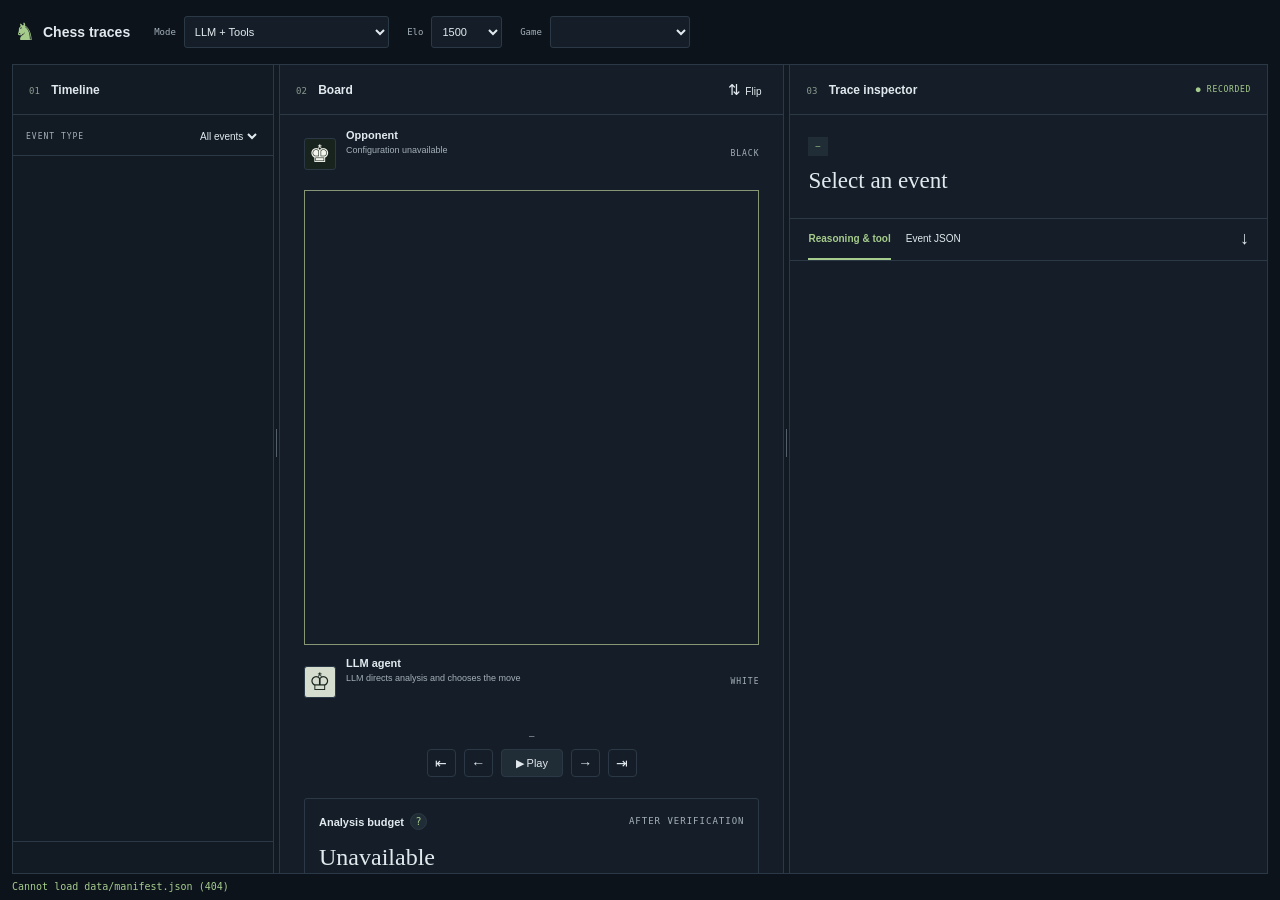
==== commit b8fe55f4: "Publish standalone chess trajectories viewer for the 40-game collection" ====
--- a/research_site/viewer.html
+++ b/research_site/viewer.html
@@ -1,31 +1,3 @@
 <!doctype html>
-<html lang="en"><head><meta charset="utf-8"><meta name="viewport" content="width=device-width,initial-scale=1"><meta name="description" content="Explore recorded LLM chess harness events alongside board state and sanitized traces."><title>Trajectory viewer — Agent Research</title><link rel="stylesheet" href="styles.css?v=28"><link rel="stylesheet" href="shared.css?v=1"></head>
-<body class="viewer-page">
-<header class="site-header"><a class="site-brand" href="index.html"><span aria-hidden="true">♞</span> Agent Research <span class="brand-divider">/</span><small>CHESS HARNESS</small></a><nav class="site-nav" aria-label="Project views"><a id="blog-return" href="index.html#episodes">Blog</a><a href="viewer.html" aria-current="page">Trajectories</a></nav></header>
-<main class="viewer-main">
-<header class="viewer-toolbar" aria-label="Trajectory controls">
-<h1><span class="brand-icon" aria-hidden="true">♞</span> Chess traces</h1>
-<label class="mode-picker">Mode<select id="mode-select" aria-label="Strategy mode"><option value="" disabled>Recorded run</option><option value="harness">LLM + Tools</option><option value="search">Tools Only</option></select></label>
-<label class="elo-picker">Elo<select id="elo-select" aria-label="Opponent Elo"><option value="1500">1500</option><option value="2000">2000</option></select></label>
-<label class="game-picker">Game<select id="game-select"></select></label>
-</header>
-<div id="comparison" class="comparison-strip" aria-label="Results comparison at selected Elo"></div>
-<div class="mobile-tabs" role="tablist" aria-label="Viewer panels"><button role="tab" aria-selected="true" data-panel="timeline">Timeline</button><button role="tab" aria-selected="false" data-panel="board">Board</button><button role="tab" aria-selected="false" data-panel="trace">Trace</button></div>
-<div class="workspace" id="workspace" data-mobile="timeline">
-<section class="timeline-panel panel" aria-label="Event timeline"><div class="panel-heading"><h2><span class="panel-number">01</span> Timeline</h2><span id="event-count" class="quiet-label"></span></div><div class="timeline-controls"><label class="filter-label">EVENT TYPE<select id="event-filter"><option value="">All events</option></select></label></div><div id="timeline" class="timeline-list" tabindex="0" aria-label="Recorded events"></div><div class="timeline-footer"><span id="filter-status"></span></div></section>
-<div class="resizer" role="separator" aria-label="Resize timeline" aria-orientation="vertical" tabindex="0" data-side="left"></div>
-<section class="board-panel panel" aria-label="Board and game state"><div class="panel-heading"><h2><span class="panel-number">02</span> Board</h2><button id="flip-board" class="icon-button" aria-label="Flip board">⇅ <span>Flip</span></button></div><div class="board-scroll"><div class="player-strip"><span class="player-avatar dark-avatar">♚</span><div><strong id="opponent-name">Opponent</strong><span id="opponent-setting">Configuration unavailable</span><div id="captured-by-black" class="captured-pieces" aria-label="Pieces captured by Black"></div></div><span class="color-label">BLACK</span></div><div class="board-stage" id="board-stage"><div class="chess-board" id="board" role="img" aria-label="Chess position unavailable"></div><div id="board-result" class="board-result" role="status" aria-live="polite" hidden></div></div><div class="player-strip white-player"><span class="player-avatar">♔</span><div><strong id="model-name">LLM agent</strong><span id="strategy-description">LLM directs analysis and chooses the move</span><div id="captured-by-white" class="captured-pieces" aria-label="Pieces captured by White"></div></div><span class="color-label">WHITE</span></div><div class="event-navigation"><button id="first-event" title="First turn" aria-label="First turn">⇤</button><button id="previous-event" title="Previous turn (Left arrow)" aria-label="Previous turn">←</button><button id="play-turns" class="play-button" aria-label="Play turns" aria-pressed="false" title="Advance immediately, then one turn every 2 seconds">▶ Play</button><span id="event-position">—</span><button id="next-event" title="Next turn (Right arrow)" aria-label="Next turn">→</button><button id="last-event" title="Last turn" aria-label="Last turn">⇥</button></div><div class="state-card"><div class="state-card-heading"><h3>Analysis budget <button id="budget-help-trigger" class="help-trigger" aria-label="About analysis budget" aria-describedby="budget-help" aria-controls="budget-help" aria-expanded="false">?</button></h3><span id="budget-phase" class="quiet-label">AFTER VERIFICATION</span></div><div class="budget-value" id="budget-value">Unavailable</div><div class="budget-track"><div id="budget-fill"></div></div><p id="budget-note">No budget recorded for this event.</p></div><div class="state-card"><div class="state-card-heading"><h3>Candidate evidence</h3><span class="quiet-label">HYPOTHETICAL</span></div><div id="candidates"></div><p class="muted">Search scores depend on depth and scope. Variations do not change the actual game board.</p></div><details class="fen-details"><summary>Position FEN</summary><code id="fen-value">Unavailable</code></details></div></section>
-<div class="resizer" role="separator" aria-label="Resize trace inspector" aria-orientation="vertical" tabindex="0" data-side="right"></div>
-<section class="trace-panel panel" aria-label="Trace inspector"><div class="panel-heading"><h2><span class="panel-number">03</span> Trace inspector</h2><span class="recorded-indicator">● RECORDED</span></div><div class="trace-title"><span id="trace-type" class="event-tag">—</span><h3 id="trace-title">Select an event</h3><p id="trace-source" class="source-label"></p></div><div class="trace-view-tabs" role="tablist" aria-label="Evidence format"><button id="react-tab" data-trace-mode="react" role="tab" aria-controls="trace-body" aria-selected="true">Reasoning &amp; tool</button><button id="json-tab" data-trace-mode="json" role="tab" aria-controls="trace-body" aria-selected="false" tabindex="-1">Event JSON</button><button id="download-event" class="icon-button" aria-label="Download sanitized event">↓</button></div><div class="trace-body" id="trace-body" role="tabpanel"></div></section>
-</div><div id="status-message" role="status" aria-live="polite"></div>
-</main>
-<div id="budget-help" class="budget-tooltip" popover="auto" role="tooltip">
-<strong>How the node budget works</strong>
-<p>One shared limit for choosing a White move. Search, verification and safety checks all spend from it. The budget resets on the next White turn.</p>
-<p>A node counts a visit to a hypothetical position, <em>not a unique board</em>. Deeper searches and separate verification can revisit the same position.</p>
-<p><strong>Example with 6,000 nodes:</strong> in LLM + Tools, up to 3,000 for broad search, 2,000 protected for verification, and 1,000 reserved for comparison. These are limits and reserves, not fixed spending; unused nodes remain available.</p>
-<p><strong>Depth is separate.</strong> Depth 4 targets White–Black–White–Black. If nodes run out, the last completed depth is retained. Quiescence may extend captures, promotions and check evasions, using the same budget.</p>
-<p>This does not limit LLM tokens, elapsed time or Stockfish’s search. LLM + Tools shows usage after the turn’s final verification. Tools Only shows total usage for that turn’s search.</p>
-</div>
-<script type="module" src="navigation.js?v=2"></script>
-<script type="module" src="app.js?v=28"></script></body></html>
+<html lang="en"><head><meta charset="utf-8"><meta name="viewport" content="width=device-width,initial-scale=1"><title>Chess trajectories</title></head>
+<body><p><a id="viewer-link" href="./">Open chess trajectories</a></p><script type="module">const target = './' + location.search + location.hash; document.getElementById('viewer-link').href = target; location.replace(target);</script></body></html>
